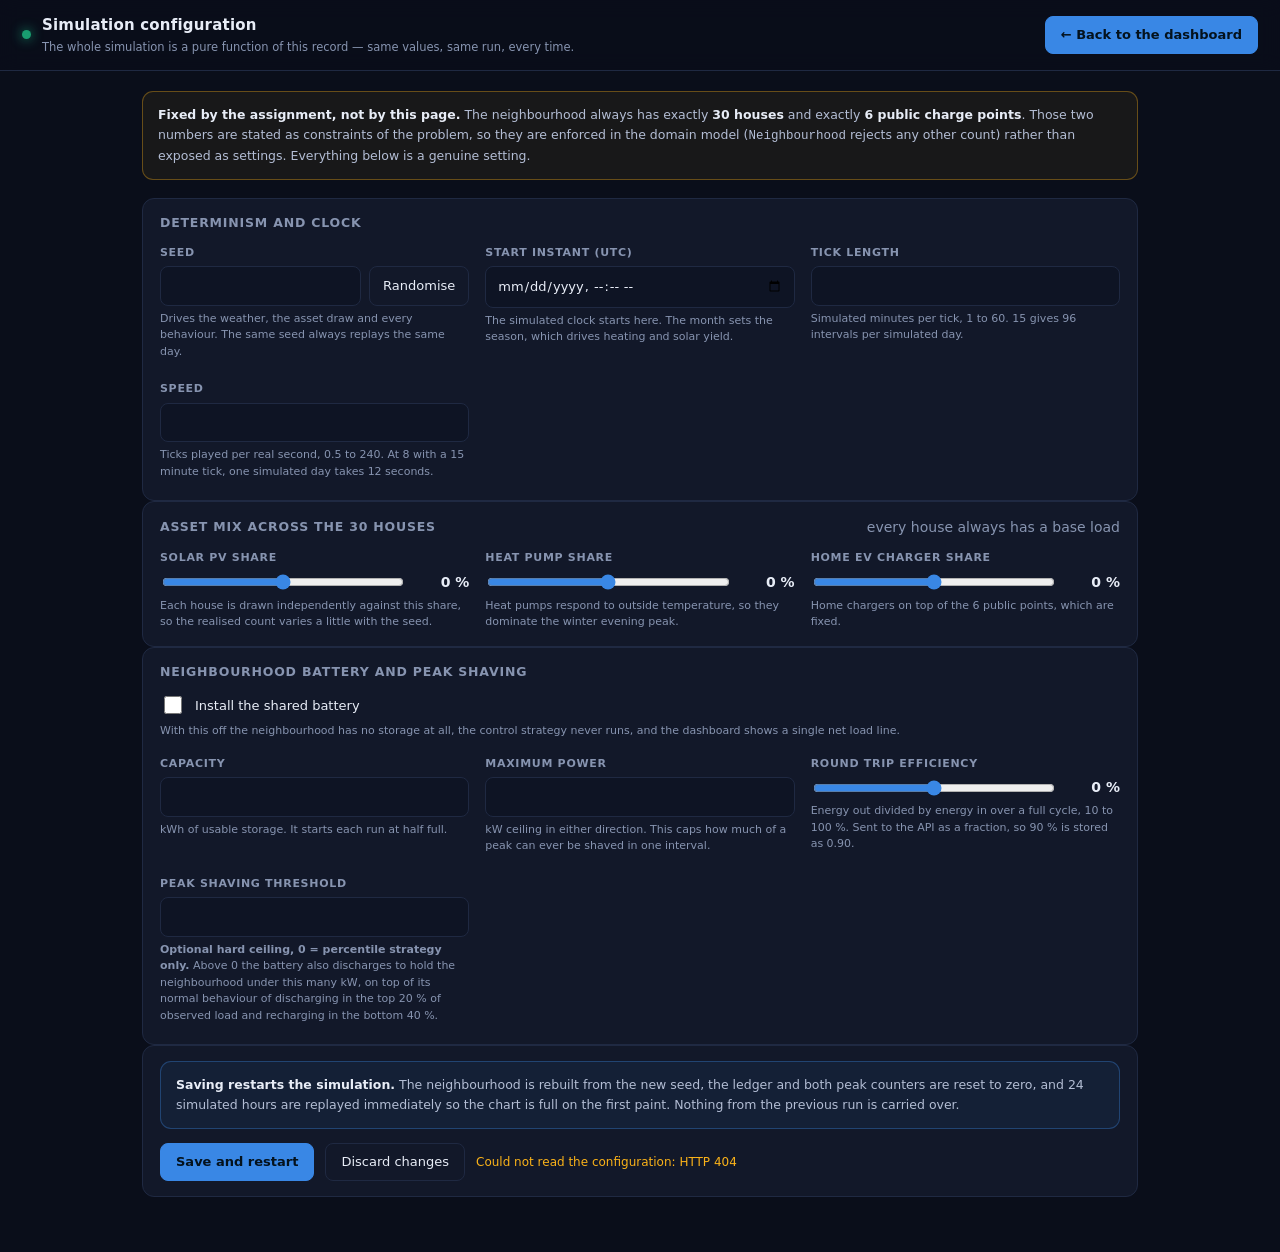
==== src/Sim.Api/wwwroot/config.html @ 82af6414 "feat: enforce the assignment's absolute rules as named invariants with a BDD specification The rules" ====
<!DOCTYPE html>
<html lang="en">
<head>
<meta charset="utf-8"/>
<meta name="viewport" content="width=device-width,initial-scale=1"/>
<title>Configuration &middot; Neighbourhood Energy Simulation</title>
<link rel="stylesheet" href="app.css"/>
</head>
<body>

<header class="bar">
  <div class="brand">
    <span class="dot"></span>
    <div>
      <h1>Simulation configuration</h1>
      <p class="sub">The whole simulation is a pure function of this record &mdash; same values, same run, every time.</p>
    </div>
  </div>
  <div class="controls">
    <a class="btn primary" href="index.html">&larr; Back to the dashboard</a>
  </div>
</header>

<main class="page-narrow">

  <div class="notice locked">
    <b>Fixed by the assignment, not by this page.</b> The neighbourhood always has exactly
    <b>30 houses</b> and exactly <b>6 public charge points</b>. Those two numbers are stated as constraints of the
    problem, so they are enforced in the domain model (<code>Neighbourhood</code> rejects any other count) rather than
    exposed as settings. Everything below is a genuine setting.
  </div>

  <form id="form" autocomplete="off">

    <!-- ---- determinism & clock ------------------------------------- -->
    <section class="panel">
      <div class="panel-head"><h2>Determinism and clock</h2></div>
      <fieldset class="form-grid">
        <div class="field">
          <label for="seed">Seed</label>
          <div class="input-row">
            <input id="seed" type="number" step="1" required/>
            <button id="randomise" class="btn" type="button">Randomise</button>
          </div>
          <span class="help">Drives the weather, the asset draw and every behaviour. The same seed always replays the same day.</span>
          <span class="err" id="seedErr"></span>
        </div>

        <div class="field">
          <label for="startInstant">Start instant (UTC)</label>
          <input id="startInstant" type="datetime-local" required/>
          <span class="help">The simulated clock starts here. The month sets the season, which drives heating and solar yield.</span>
          <span class="err" id="startInstantErr"></span>
        </div>

        <div class="field">
          <label for="tickMinutes">Tick length</label>
          <input id="tickMinutes" type="number" min="1" max="60" step="1" required/>
          <span class="help">Simulated minutes per tick, 1 to 60. 15 gives 96 intervals per simulated day.</span>
          <span class="err" id="tickMinutesErr"></span>
        </div>

        <div class="field">
          <label for="ticksPerSecond">Speed</label>
          <input id="ticksPerSecond" type="number" min="0.5" max="240" step="0.5" required/>
          <span class="help">Ticks played per real second, 0.5 to 240. At 8 with a 15 minute tick, one simulated day takes 12 seconds.</span>
          <span class="err" id="ticksPerSecondErr"></span>
        </div>
      </fieldset>
    </section>

    <!-- ---- asset mix ------------------------------------------------ -->
    <section class="panel">
      <div class="panel-head">
        <h2>Asset mix across the 30 houses</h2>
        <span class="muted">every house always has a base load</span>
      </div>
      <fieldset class="form-grid">
        <div class="field">
          <label for="pvShare">Solar PV share</label>
          <div class="slider-row">
            <input id="pvShare" type="range" min="0" max="100" step="1"/>
            <output for="pvShare" id="pvShareOut">0 %</output>
          </div>
          <span class="help">Each house is drawn independently against this share, so the realised count varies a little with the seed.</span>
        </div>
        <div class="field">
          <label for="heatPumpShare">Heat pump share</label>
          <div class="slider-row">
            <input id="heatPumpShare" type="range" min="0" max="100" step="1"/>
            <output for="heatPumpShare" id="heatPumpShareOut">0 %</output>
          </div>
          <span class="help">Heat pumps respond to outside temperature, so they dominate the winter evening peak.</span>
        </div>
        <div class="field">
          <label for="homeEvShare">Home EV charger share</label>
          <div class="slider-row">
            <input id="homeEvShare" type="range" min="0" max="100" step="1"/>
            <output for="homeEvShare" id="homeEvShareOut">0 %</output>
          </div>
          <span class="help">Home chargers on top of the 6 public points, which are fixed.</span>
        </div>
      </fieldset>
    </section>

    <!-- ---- battery -------------------------------------------------- -->
    <section class="panel">
      <div class="panel-head"><h2>Neighbourhood battery and peak shaving</h2></div>

      <label class="switch" for="batteryEnabled">
        <input id="batteryEnabled" type="checkbox"/>
        <span>Install the shared battery</span>
      </label>
      <p class="help" style="margin:6px 0 16px;color:var(--muted);font-size:11px">
        With this off the neighbourhood has no storage at all, the control strategy never runs, and the dashboard shows a single net load line.
      </p>

      <fieldset class="form-grid" id="batteryFields">
        <div class="field">
          <label for="batteryCapacityKwh">Capacity</label>
          <input id="batteryCapacityKwh" type="number" min="0" max="100000" step="1" required/>
          <span class="help">kWh of usable storage. It starts each run at half full.</span>
          <span class="err" id="batteryCapacityKwhErr"></span>
        </div>
        <div class="field">
          <label for="batteryMaxPowerKw">Maximum power</label>
          <input id="batteryMaxPowerKw" type="number" min="0" max="10000" step="1" required/>
          <span class="help">kW ceiling in either direction. This caps how much of a peak can ever be shaved in one interval.</span>
          <span class="err" id="batteryMaxPowerKwErr"></span>
        </div>
        <div class="field">
          <label for="batteryRoundTripEfficiency">Round trip efficiency</label>
          <div class="slider-row">
            <input id="batteryRoundTripEfficiency" type="range" min="10" max="100" step="1"/>
            <output for="batteryRoundTripEfficiency" id="batteryRoundTripEfficiencyOut">0 %</output>
          </div>
          <span class="help">Energy out divided by energy in over a full cycle, 10 to 100 %. Sent to the API as a fraction, so 90 % is stored as 0.90.</span>
        </div>
        <div class="field">
          <label for="peakShavingThresholdKw">Peak shaving threshold</label>
          <input id="peakShavingThresholdKw" type="number" min="0" max="100000" step="1" required/>
          <span class="help"><b>Optional hard ceiling, 0 = percentile strategy only.</b> Above 0 the battery also discharges to hold the
            neighbourhood under this many kW, on top of its normal behaviour of discharging in the top 20 % of observed load and
            recharging in the bottom 40 %.</span>
          <span class="err" id="peakShavingThresholdKwErr"></span>
        </div>
      </fieldset>
    </section>

    <!-- ---- save ----------------------------------------------------- -->
    <section class="panel">
      <div class="notice restart">
        <b>Saving restarts the simulation.</b> The neighbourhood is rebuilt from the new seed, the ledger and both peak
        counters are reset to zero, and 24 simulated hours are replayed immediately so the chart is full on the first
        paint. Nothing from the previous run is carried over.
      </div>
      <div class="actions" style="margin-top:14px">
        <button id="save" class="btn primary" type="submit">Save and restart</button>
        <button id="revert" class="btn" type="button">Discard changes</button>
        <span class="save-state" id="saveState"></span>
      </div>
    </section>
  </form>
</main>

<script src="config.js"></script>
</body>
</html>
---- src/Sim.Api/wwwroot/app.css ----
/* ---------------------------------------------------------------------------
   Neighbourhood Energy Simulation - shared styles for the dashboard and the
   configuration page.

   Palette note: the three data hues below were validated as a categorical set
   against the panel surface (#121829) - lightness band, chroma floor, CVD
   separation (worst adjacent deltaE 9.4 deutan) and >= 3:1 contrast.

     s1 blue  #3987e5  the grid actually sees  (net load WITH battery)
     s2 orange #d95926 demand / counterfactual (net load WITHOUT battery)
     s3 aqua  #199e70  locally produced/stored (PV generation, state of charge)

   Text never wears a data hue: identity comes from the swatch beside it.
--------------------------------------------------------------------------- */
:root{
  --bg:#0a0e1a; --panel:#121829; --panel2:#0e1424; --line:#1f2942; --line-soft:rgba(31,41,66,.55);
  --text:#e8edf7; --text2:#b3bdd4; --muted:#8794b0;
  --s1:#3987e5; --s2:#d95926; --s3:#199e70;
  --good:#0ca30c; --warn:#fab219;
  --accent:#3987e5;
}
*{box-sizing:border-box}
html,body{margin:0;padding:0;max-width:100%}
body{
  background:var(--bg); color:var(--text); min-height:100vh;
  font:14px/1.5 ui-sans-serif,system-ui,-apple-system,"Segoe UI",Roboto,sans-serif;
  overflow-x:hidden;
}
a{color:var(--s1)}
h1,h2,h3{font-weight:600}

/* --- day/night sky ------------------------------------------------------ */
.sky{
  position:fixed; inset:0 0 auto 0; height:320px; z-index:0; opacity:.5;
  transition:background 1.2s linear; pointer-events:none;
  -webkit-mask-image:linear-gradient(#000,transparent); mask-image:linear-gradient(#000,transparent);
}
header,main{position:relative; z-index:1}

/* --- top bar ------------------------------------------------------------ */
.bar{
  display:flex; align-items:center; gap:26px; flex-wrap:wrap;
  padding:14px 22px; border-bottom:1px solid var(--line);
  background:rgba(10,14,26,.78); backdrop-filter:blur(10px);
  position:sticky; top:0; z-index:5;
}
.brand{display:flex; align-items:center; gap:11px; margin-right:auto; min-width:0}
.brand h1{font-size:15px; margin:0; letter-spacing:.2px}
.sub{margin:2px 0 0; font-size:11.5px; color:var(--muted)}
.dot{width:9px;height:9px;border-radius:50%;background:var(--s3);box-shadow:0 0 12px var(--s3);flex:none}
.dot.live{animation:pulse 2s infinite}
@keyframes pulse{50%{opacity:.3}}

.clock{text-align:center; font-variant-numeric:tabular-nums}
.clock .date{font-size:11px;color:var(--muted);text-transform:uppercase;letter-spacing:1px}
.clock .time{font-size:28px;font-weight:600;line-height:1.15}

.weather{text-align:center}
.wx-main{display:flex;align-items:center;gap:8px;font-size:22px;font-weight:600}
.wx-icon{font-size:24px}
.wx-meta{display:flex;gap:8px;align-items:center;justify-content:center;font-size:11.5px;margin-top:2px}
.badge{background:var(--line);padding:2px 9px;border-radius:20px;font-size:11px;letter-spacing:.4px;color:var(--text2)}
.muted{color:var(--muted)}

.controls{display:flex;align-items:center;gap:12px;flex-wrap:wrap}
.btn{border:1px solid var(--line);background:var(--panel);color:var(--text);
  padding:8px 15px;border-radius:8px;font:inherit;font-size:13px;cursor:pointer;text-decoration:none;display:inline-block}
.btn.primary{background:var(--s1);border-color:var(--s1);color:#04121d;font-weight:600}
.btn:hover{filter:brightness(1.15)}
.btn:disabled{opacity:.5;cursor:default;filter:none}
.speed{display:flex;flex-direction:column;gap:1px;font-size:11.5px;color:var(--muted)}
.speed .row{display:flex;align-items:center;gap:8px}
.speed b{color:var(--text)}
.speed input{width:104px;accent-color:var(--s1)}
.speed .warn-note{font-size:10px;color:var(--muted)}

main{padding:20px 22px 56px; display:flex; flex-direction:column; gap:18px; max-width:1640px; margin:0 auto; width:100%}

/* --- stat tiles --------------------------------------------------------- */
.stats{display:grid;grid-template-columns:1.5fr repeat(5,1fr);gap:12px}
.stat{background:var(--panel);border:1px solid var(--line);border-radius:12px;padding:13px 15px;display:flex;flex-direction:column;gap:3px;min-width:0}
.stat .label{font-size:10.5px;color:var(--muted);text-transform:uppercase;letter-spacing:.7px;display:flex;align-items:center;gap:6px}
.stat .value{font-size:21px;font-weight:600}
.stat .value i{font-size:12px;font-style:normal;color:var(--muted);margin-left:5px}
.stat.big .value{font-size:40px;line-height:1.1}
.stat .hint{font-size:11px;color:var(--muted)}
.key{display:inline-block;width:10px;height:10px;border-radius:3px;flex:none}
.key.s1{background:var(--s1)} .key.s2{background:var(--s2)} .key.s3{background:var(--s3)}
.key.line{height:0;border-top:2px solid;border-radius:0;width:14px}
.key.line.s1{border-color:var(--s1);background:none}
.key.line.s2{border-color:var(--s2);background:none;border-top-style:dashed}
.key.wash.s1{background:rgba(57,135,229,.32)} .key.wash.s2{background:rgba(217,89,38,.32)}
#netCard{transition:box-shadow .5s, border-color .5s}
#netCard.importing{border-color:rgba(217,89,38,.55);box-shadow:inset 0 0 40px rgba(217,89,38,.12)}
#netCard.exporting{border-color:rgba(25,158,112,.6);box-shadow:inset 0 0 40px rgba(25,158,112,.14)}
.chip{display:inline-flex;align-items:center;gap:5px;font-size:11px;padding:2px 8px;border-radius:20px;
  border:1px solid var(--line);background:var(--panel2);color:var(--text2)}

/* --- panels ------------------------------------------------------------- */
.panel{background:var(--panel);border:1px solid var(--line);border-radius:12px;padding:15px 17px;min-width:0}
.panel.hero{border-color:rgba(57,135,229,.35);box-shadow:inset 0 0 60px rgba(57,135,229,.06)}
.panel-head{display:flex;align-items:center;justify-content:space-between;gap:14px;margin-bottom:12px;flex-wrap:wrap}
.panel-head h2{font-size:12.5px;margin:0;text-transform:uppercase;letter-spacing:.8px;color:var(--muted);font-weight:600}
.panel-note{font-size:11.5px;color:var(--muted);margin:10px 0 0;line-height:1.55}
.legend{display:flex;gap:14px;font-size:11px;color:var(--text2);flex-wrap:wrap;align-items:center}
.legend span{display:inline-flex;align-items:center;gap:6px}

/* --- peak shaving result ------------------------------------------------ */
.peaks{display:grid;grid-template-columns:1fr 1fr;gap:14px}
.scope{background:var(--panel2);border:1px solid var(--line);border-radius:10px;padding:13px 15px}
.scope h3{margin:0 0 2px;font-size:12px;letter-spacing:.5px;color:var(--text)}
.scope .scope-def{font-size:10.5px;color:var(--muted);margin:0 0 11px;line-height:1.5}
.scope .pair{display:flex;gap:22px;flex-wrap:wrap}
.scope .fig{display:flex;flex-direction:column;gap:1px;min-width:0}
.scope .fig .k{font-size:10.5px;color:var(--muted);display:flex;align-items:center;gap:6px;white-space:nowrap}
.scope .fig .v{font-size:25px;font-weight:600}
.scope .fig .v i{font-size:11px;font-style:normal;color:var(--muted);margin-left:4px}
.delta{margin-top:11px;display:inline-flex;align-items:center;gap:7px;font-size:14px;font-weight:600;
  padding:5px 11px;border-radius:8px;background:rgba(12,163,12,.13);border:1px solid rgba(12,163,12,.4);color:var(--text)}
.delta .arrow{color:var(--good);font-size:12px}
.delta.none{background:var(--panel);border-color:var(--line);color:var(--muted);font-weight:500}
.delta .pct{color:var(--text2);font-weight:500;font-size:12.5px}

/* --- charts ------------------------------------------------------------- */
.chart-wrap{position:relative;width:100%}
svg.chart{width:100%;display:block;overflow:visible}
#chart{height:330px}
#cgChart{height:180px}
#socChart{height:96px}
.tip{
  position:absolute;pointer-events:none;z-index:4;min-width:186px;
  background:rgba(8,12,22,.96);border:1px solid var(--line);border-radius:9px;padding:9px 11px;
  font-size:11.5px;box-shadow:0 8px 26px rgba(0,0,0,.5);
}
.tip .t-when{color:var(--muted);font-size:10.5px;letter-spacing:.4px;text-transform:uppercase;margin-bottom:6px}
.tip .t-row{display:flex;align-items:center;gap:8px;justify-content:space-between;padding:2px 0}
.tip .t-row .n{display:flex;align-items:center;gap:7px;color:var(--muted);white-space:nowrap}
.tip .t-row .v{font-weight:600;font-variant-numeric:tabular-nums;color:var(--text)}
.tip .t-key{display:inline-block;width:13px;height:0;border-top:2px solid;flex:none}

details.data-table{margin-top:12px}
details.data-table>summary{cursor:pointer;font-size:11.5px;color:var(--muted);list-style:none;
  display:inline-flex;align-items:center;gap:7px;padding:4px 0}
details.data-table>summary::-webkit-details-marker{display:none}
details.data-table>summary::before{content:"\25B8";display:inline-block;transition:transform .15s}
details.data-table[open]>summary::before{transform:rotate(90deg)}

/* --- battery ------------------------------------------------------------ */
.batt-top{display:flex;align-items:flex-start;justify-content:space-between;gap:16px;flex-wrap:wrap}
.batt-power{display:flex;flex-direction:column;gap:2px}
.batt-power .v{font-size:38px;font-weight:600;line-height:1.05}
.batt-power .v i{font-size:13px;font-style:normal;color:var(--muted);margin-left:5px}
.mode{display:inline-flex;align-items:center;gap:7px;font-size:11.5px;padding:3px 10px;border-radius:20px;
  border:1px solid var(--line);background:var(--panel2);color:var(--text2);align-self:flex-start}
.mode .glyph{font-size:11px}
.mode.charging{border-color:rgba(57,135,229,.5);color:var(--text)}
.mode.charging .glyph{color:var(--s1)}
.mode.discharging{border-color:rgba(25,158,112,.5);color:var(--text)}
.mode.discharging .glyph{color:var(--s3)}
.soc-wrap{margin:16px 0 4px}
.soc-head{display:flex;justify-content:space-between;align-items:baseline;font-size:11.5px;color:var(--muted);margin-bottom:6px}
.soc-head b{color:var(--text);font-size:17px;font-weight:600}
.soc-track{height:14px;border-radius:7px;background:rgba(25,158,112,.16);border:1px solid var(--line);overflow:hidden}
.soc-fill{height:100%;background:var(--s3);border-radius:7px 0 0 7px;transition:width .5s ease}
.batt-facts{display:grid;grid-template-columns:repeat(auto-fit,minmax(112px,1fr));gap:11px;margin-top:15px}
.fact{background:var(--panel2);border:1px solid var(--line);border-radius:9px;padding:9px 11px;min-width:0}
.fact .k{font-size:10px;color:var(--muted);text-transform:uppercase;letter-spacing:.6px;display:flex;gap:6px;align-items:center}
.fact .v{font-size:16px;font-weight:600;margin-top:2px;font-variant-numeric:tabular-nums}
.fact .v i{font-size:10.5px;font-style:normal;color:var(--muted);margin-left:4px}
.strategy{margin-top:13px;font-size:11.5px;color:var(--text2);background:var(--panel2);
  border:1px solid var(--line);border-radius:9px;padding:9px 11px;line-height:1.5}
.strategy b{color:var(--text)}
.empty{color:var(--muted);font-size:12.5px;background:var(--panel2);border:1px dashed var(--line);
  border-radius:9px;padding:16px;text-align:center;line-height:1.6}

/* --- houses & chargers -------------------------------------------------- */
.grid-2{display:grid;grid-template-columns:1fr 1fr;gap:18px;align-items:start}
.grid-2.wide-left{grid-template-columns:2.1fr 1fr}
.houses{display:grid;grid-template-columns:repeat(6,minmax(0,1fr));gap:8px}
.house{background:var(--panel2);border:1px solid var(--line);border-radius:9px;padding:8px;min-width:0;
  transition:border-color .4s, box-shadow .4s}
.house .hid{font-size:9.5px;color:var(--muted);letter-spacing:.3px}
.house .hkw{font-size:15px;font-weight:600;font-variant-numeric:tabular-nums;margin:2px 0}
.house .hkw i{font-size:9px;font-style:normal;color:var(--muted);margin-left:3px}
.house .icons{font-size:11px;letter-spacing:2px;height:15px;color:var(--text2)}
.house .hkwh{font-size:9px;color:var(--muted);font-variant-numeric:tabular-nums}
.house.imp{border-color:rgba(217,89,38,.5);box-shadow:0 0 14px rgba(217,89,38,.13) inset}
.house.exp{border-color:rgba(25,158,112,.6);box-shadow:0 0 16px rgba(25,158,112,.18) inset}
.chargers{display:grid;grid-template-columns:repeat(2,minmax(0,1fr));gap:9px}
.charger{background:var(--panel2);border:1px solid var(--line);border-radius:9px;padding:11px;text-align:center;transition:.4s;min-width:0}
.charger .cid{font-size:9.5px;color:var(--muted)}
.charger .ckw{font-size:18px;font-weight:600;font-variant-numeric:tabular-nums;margin:3px 0}
.charger .ckw i{font-size:9px;font-style:normal;color:var(--muted);margin-left:3px}
.charger .ckwh{font-size:9.5px;color:var(--muted)}
.charger.busy{border-color:var(--s1);background:rgba(57,135,229,.09);box-shadow:0 0 20px rgba(57,135,229,.16) inset}
.charger.busy .cid::after{content:" - charging";color:var(--s1)}

/* --- tables ------------------------------------------------------------- */
.filter{background:var(--panel2);border:1px solid var(--line);color:var(--text);border-radius:7px;
  padding:6px 11px;font:inherit;font-size:12px;width:190px;max-width:100%}
.table-wrap{max-height:340px;overflow:auto;border-radius:8px}
table{width:100%;border-collapse:collapse;font-size:12px;font-variant-numeric:tabular-nums}
th{position:sticky;top:0;background:var(--panel);text-align:left;padding:8px 10px;color:var(--muted);
   font-weight:500;font-size:10px;text-transform:uppercase;letter-spacing:.6px;border-bottom:1px solid var(--line);z-index:1}
td{padding:6px 10px;border-bottom:1px solid var(--line-soft)}
tr:hover td{background:rgba(57,135,229,.05)}
.num{text-align:right}
.cat{display:inline-flex;align-items:center;gap:6px;white-space:nowrap}

/* --- configuration page ------------------------------------------------- */
.page-narrow{max-width:1040px}
.notice{border-radius:11px;padding:13px 15px;font-size:12.5px;line-height:1.6;border:1px solid var(--line);background:var(--panel2);color:var(--text2)}
.notice b{color:var(--text)}
.notice.locked{border-color:rgba(250,178,25,.35);background:rgba(250,178,25,.06)}
.notice.restart{border-color:rgba(57,135,229,.35);background:rgba(57,135,229,.07)}
.form-grid{display:grid;grid-template-columns:repeat(auto-fit,minmax(250px,1fr));gap:16px}
.field{display:flex;flex-direction:column;gap:5px;min-width:0}
.field>label{font-size:11px;color:var(--muted);text-transform:uppercase;letter-spacing:.7px;font-weight:600}
.field .help{font-size:11px;color:var(--muted);line-height:1.5}
.field .err{font-size:11px;color:var(--warn);min-height:0}
input[type=text],input[type=number],input[type=datetime-local]{
  background:var(--panel2);border:1px solid var(--line);color:var(--text);border-radius:8px;
  padding:9px 11px;font:inherit;font-size:13px;font-variant-numeric:tabular-nums;width:100%;min-width:0}
input:focus-visible,select:focus-visible,button:focus-visible,summary:focus-visible,svg.chart:focus-visible{
  outline:2px solid var(--s1);outline-offset:2px}
input[type=range]{width:100%;accent-color:var(--s1)}
.input-row{display:flex;gap:8px;align-items:center}
.input-row .btn{white-space:nowrap;padding:9px 13px}
.slider-row{display:flex;gap:11px;align-items:center}
.slider-row output{font-size:14px;font-weight:600;font-variant-numeric:tabular-nums;min-width:52px;text-align:right}
.switch{display:flex;align-items:center;gap:10px;cursor:pointer;font-size:13px;color:var(--text)}
.switch input{width:18px;height:18px;accent-color:var(--s1);cursor:pointer}
.actions{display:flex;gap:11px;align-items:center;flex-wrap:wrap;margin-top:4px}
.save-state{font-size:12px;color:var(--muted)}
.save-state.ok{color:var(--good)}
.save-state.bad{color:var(--warn)}
fieldset{border:none;padding:0;margin:0;min-width:0}

@media(max-width:1280px){
  .stats{grid-template-columns:repeat(3,minmax(0,1fr))}
  .grid-2,.grid-2.wide-left{grid-template-columns:1fr}
  .houses{grid-template-columns:repeat(5,minmax(0,1fr))}
  .chargers{grid-template-columns:repeat(3,minmax(0,1fr))}
}
@media(max-width:820px){
  .bar{gap:14px;padding:12px 14px}
  main{padding:14px 14px 40px}
  .stats{grid-template-columns:repeat(2,minmax(0,1fr))}
  .peaks{grid-template-columns:1fr}
  .houses{grid-template-columns:repeat(3,minmax(0,1fr))}
  .chargers{grid-template-columns:repeat(2,minmax(0,1fr))}
  .stat.big .value{font-size:32px}
  #chart{height:280px}
}

/* ---- peak shaving banner ---- */
.peakbar{display:grid;grid-template-columns:1fr auto 1fr 1fr;gap:14px;align-items:center;
  background:var(--panel);border:1px solid var(--line);border-radius:12px;padding:14px 18px}
.peak-item{display:flex;flex-direction:column;gap:2px}
.peak-item.win{border-left:2px solid var(--gen);padding-left:14px}
.peak-item .label{font-size:11px;color:var(--muted);text-transform:uppercase;letter-spacing:.7px}
.peak-item .value{font-size:26px;font-weight:600;font-variant-numeric:tabular-nums}
.peak-item .value i{font-size:12px;font-style:normal;color:var(--muted);margin-left:5px}
.peak-item .hint{font-size:10px;color:var(--muted)}
.peak-arrow{font-size:22px;color:var(--muted)}

/* ---- battery ---- */
.battery{display:flex;flex-direction:column;gap:11px}
.bat-main{display:flex;align-items:baseline;justify-content:space-between}
.bat-mode{font-size:12px;text-transform:uppercase;letter-spacing:1px;padding:3px 10px;border-radius:20px;
  background:var(--line);color:var(--muted)}
.bat-mode.charging{background:rgba(56,189,248,.16);color:var(--accent)}
.bat-mode.discharging{background:rgba(61,220,151,.16);color:var(--gen)}
.bat-kw{font-size:30px;font-weight:600;font-variant-numeric:tabular-nums}
.bat-kw i{font-size:12px;font-style:normal;color:var(--muted);margin-left:5px}
.soc{position:relative;height:26px;background:var(--panel2);border:1px solid var(--line);border-radius:7px;overflow:hidden}
.soc-fill{position:absolute;inset:0 auto 0 0;background:linear-gradient(90deg,#1f6f52,var(--gen));
  transition:width .5s ease;width:0}
.soc-text{position:absolute;inset:0;display:flex;align-items:center;justify-content:center;
  font-size:11px;font-variant-numeric:tabular-nums;text-shadow:0 1px 3px rgba(0,0,0,.7)}
.bat-meta{display:flex;justify-content:space-between;font-size:11px;color:var(--muted)}
.bat-meta b{color:var(--text);font-variant-numeric:tabular-nums}
#socChart{width:100%;height:70px;display:block}
.tiny{font-size:10px}
.sw.ghost{background:repeating-linear-gradient(90deg,#8794b0 0 4px,transparent 4px 7px)}
.sw.bat{background:var(--accent)}

/* ---- configuration page ---- */
.cfg{max-width:900px;margin:0 auto;padding:26px;display:flex;flex-direction:column;gap:18px}
.cfg fieldset{border:1px solid var(--line);border-radius:12px;padding:16px 18px;background:var(--panel)}
.cfg legend{font-size:11px;text-transform:uppercase;letter-spacing:.8px;color:var(--muted);padding:0 8px}
.cfg .row{display:grid;grid-template-columns:repeat(auto-fit,minmax(190px,1fr));gap:14px}
.cfg label{display:flex;flex-direction:column;gap:5px;font-size:12px;color:var(--muted)}
.cfg input[type=text],.cfg input[type=number],.cfg input[type=datetime-local]{
  background:var(--panel2);border:1px solid var(--line);color:var(--text);
  border-radius:7px;padding:8px 10px;font-size:13px;font-variant-numeric:tabular-nums}
.cfg .note{background:rgba(56,189,248,.07);border:1px solid rgba(56,189,248,.25);
  border-radius:10px;padding:12px 15px;font-size:12px;color:var(--muted);line-height:1.6}
.cfg .note b{color:var(--text)}
.cfg .actions{display:flex;gap:12px;align-items:center}
.cfg .ok{color:var(--gen);font-size:12px}
.inline{display:flex;align-items:center;gap:8px}
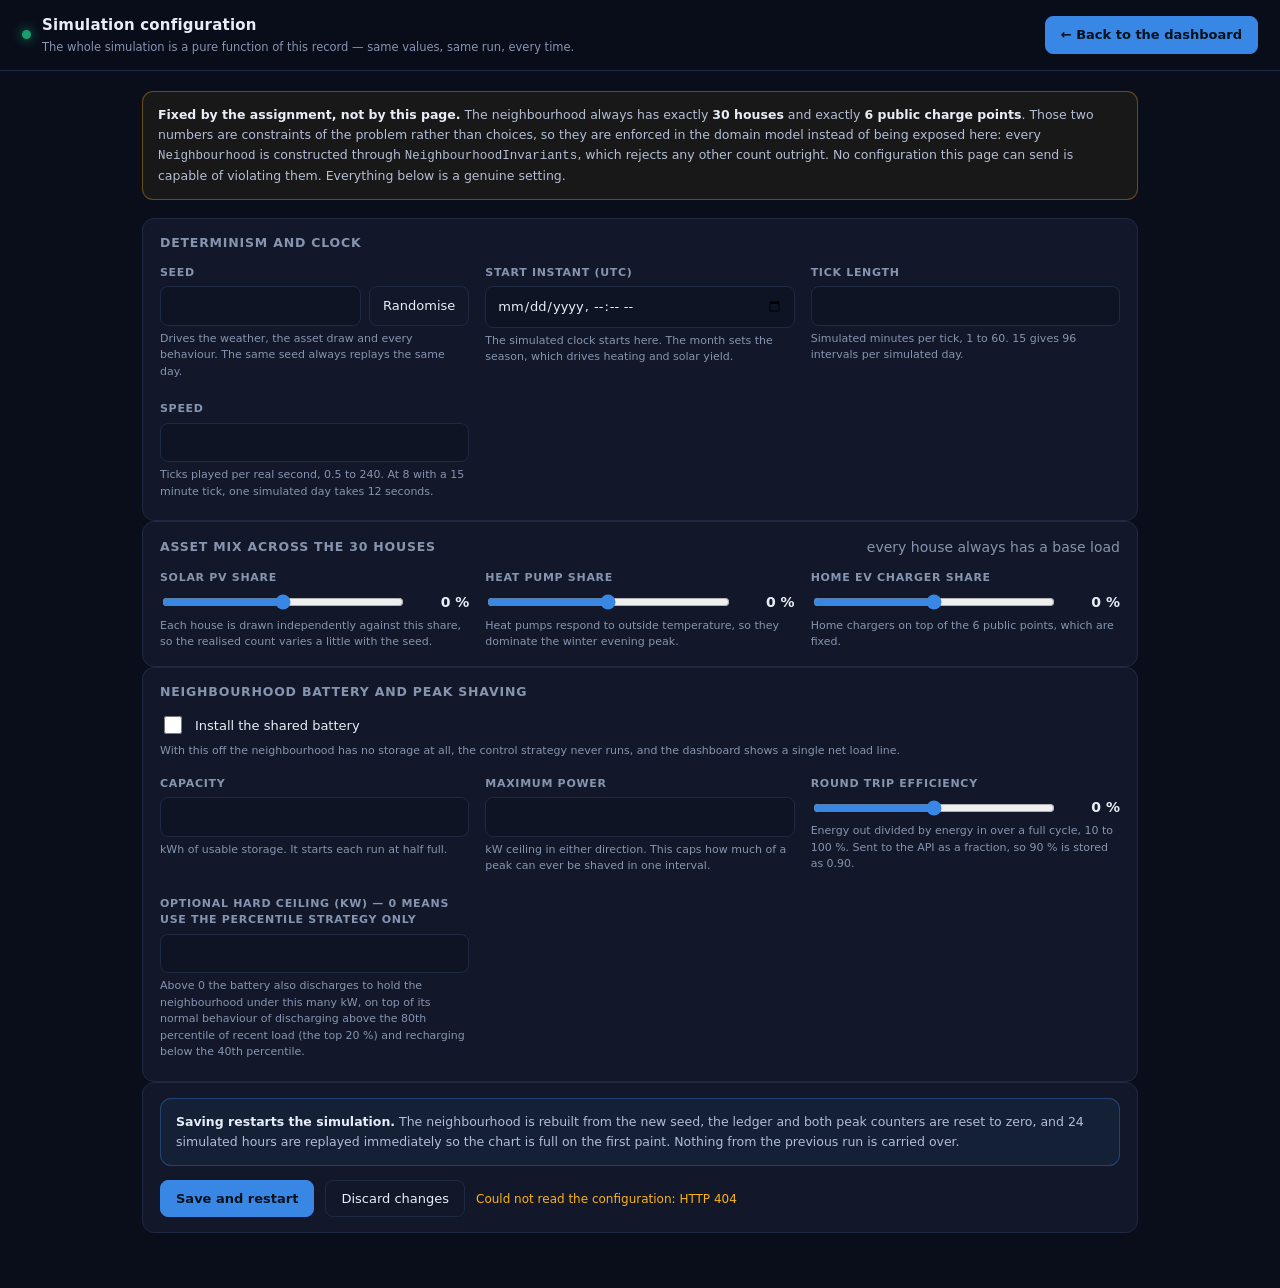
==== commit 032029f9: "feat: animated dashboard and configuration page Dashboard shows simulated clock, weather and season," ====
--- a/src/Sim.Api/wwwroot/config.html
+++ b/src/Sim.Api/wwwroot/config.html
@@ -25,9 +25,11 @@
 
   <div class="notice locked">
     <b>Fixed by the assignment, not by this page.</b> The neighbourhood always has exactly
-    <b>30 houses</b> and exactly <b>6 public charge points</b>. Those two numbers are stated as constraints of the
-    problem, so they are enforced in the domain model (<code>Neighbourhood</code> rejects any other count) rather than
-    exposed as settings. Everything below is a genuine setting.
+    <b>30 houses</b> and exactly <b>6 public charge points</b>. Those two numbers are constraints of the problem rather
+    than choices, so they are enforced in the domain model instead of being exposed here: every
+    <code>Neighbourhood</code> is constructed through <code>NeighbourhoodInvariants</code>, which rejects any other
+    count outright. No configuration this page can send is capable of violating them. Everything below is a genuine
+    setting.
   </div>
 
   <form id="form" autocomplete="off">
@@ -137,11 +139,11 @@
           <span class="help">Energy out divided by energy in over a full cycle, 10 to 100 %. Sent to the API as a fraction, so 90 % is stored as 0.90.</span>
         </div>
         <div class="field">
-          <label for="peakShavingThresholdKw">Peak shaving threshold</label>
+          <label for="peakShavingThresholdKw">Optional hard ceiling (kW) &mdash; 0 means use the percentile strategy only</label>
           <input id="peakShavingThresholdKw" type="number" min="0" max="100000" step="1" required/>
-          <span class="help"><b>Optional hard ceiling, 0 = percentile strategy only.</b> Above 0 the battery also discharges to hold the
-            neighbourhood under this many kW, on top of its normal behaviour of discharging in the top 20 % of observed load and
-            recharging in the bottom 40 %.</span>
+          <span class="help">Above 0 the battery also discharges to hold the neighbourhood under this many kW, on top of its
+            normal behaviour of discharging above the 80th percentile of recent load (the top 20 %) and recharging below the
+            40th percentile.</span>
           <span class="err" id="peakShavingThresholdKwErr"></span>
         </div>
       </fieldset>
--- a/src/Sim.Api/wwwroot/app.css
+++ b/src/Sim.Api/wwwroot/app.css
@@ -252,51 +252,3 @@
   .stat.big .value{font-size:32px}
   #chart{height:280px}
 }
-
-/* ---- peak shaving banner ---- */
-.peakbar{display:grid;grid-template-columns:1fr auto 1fr 1fr;gap:14px;align-items:center;
-  background:var(--panel);border:1px solid var(--line);border-radius:12px;padding:14px 18px}
-.peak-item{display:flex;flex-direction:column;gap:2px}
-.peak-item.win{border-left:2px solid var(--gen);padding-left:14px}
-.peak-item .label{font-size:11px;color:var(--muted);text-transform:uppercase;letter-spacing:.7px}
-.peak-item .value{font-size:26px;font-weight:600;font-variant-numeric:tabular-nums}
-.peak-item .value i{font-size:12px;font-style:normal;color:var(--muted);margin-left:5px}
-.peak-item .hint{font-size:10px;color:var(--muted)}
-.peak-arrow{font-size:22px;color:var(--muted)}
-
-/* ---- battery ---- */
-.battery{display:flex;flex-direction:column;gap:11px}
-.bat-main{display:flex;align-items:baseline;justify-content:space-between}
-.bat-mode{font-size:12px;text-transform:uppercase;letter-spacing:1px;padding:3px 10px;border-radius:20px;
-  background:var(--line);color:var(--muted)}
-.bat-mode.charging{background:rgba(56,189,248,.16);color:var(--accent)}
-.bat-mode.discharging{background:rgba(61,220,151,.16);color:var(--gen)}
-.bat-kw{font-size:30px;font-weight:600;font-variant-numeric:tabular-nums}
-.bat-kw i{font-size:12px;font-style:normal;color:var(--muted);margin-left:5px}
-.soc{position:relative;height:26px;background:var(--panel2);border:1px solid var(--line);border-radius:7px;overflow:hidden}
-.soc-fill{position:absolute;inset:0 auto 0 0;background:linear-gradient(90deg,#1f6f52,var(--gen));
-  transition:width .5s ease;width:0}
-.soc-text{position:absolute;inset:0;display:flex;align-items:center;justify-content:center;
-  font-size:11px;font-variant-numeric:tabular-nums;text-shadow:0 1px 3px rgba(0,0,0,.7)}
-.bat-meta{display:flex;justify-content:space-between;font-size:11px;color:var(--muted)}
-.bat-meta b{color:var(--text);font-variant-numeric:tabular-nums}
-#socChart{width:100%;height:70px;display:block}
-.tiny{font-size:10px}
-.sw.ghost{background:repeating-linear-gradient(90deg,#8794b0 0 4px,transparent 4px 7px)}
-.sw.bat{background:var(--accent)}
-
-/* ---- configuration page ---- */
-.cfg{max-width:900px;margin:0 auto;padding:26px;display:flex;flex-direction:column;gap:18px}
-.cfg fieldset{border:1px solid var(--line);border-radius:12px;padding:16px 18px;background:var(--panel)}
-.cfg legend{font-size:11px;text-transform:uppercase;letter-spacing:.8px;color:var(--muted);padding:0 8px}
-.cfg .row{display:grid;grid-template-columns:repeat(auto-fit,minmax(190px,1fr));gap:14px}
-.cfg label{display:flex;flex-direction:column;gap:5px;font-size:12px;color:var(--muted)}
-.cfg input[type=text],.cfg input[type=number],.cfg input[type=datetime-local]{
-  background:var(--panel2);border:1px solid var(--line);color:var(--text);
-  border-radius:7px;padding:8px 10px;font-size:13px;font-variant-numeric:tabular-nums}
-.cfg .note{background:rgba(56,189,248,.07);border:1px solid rgba(56,189,248,.25);
-  border-radius:10px;padding:12px 15px;font-size:12px;color:var(--muted);line-height:1.6}
-.cfg .note b{color:var(--text)}
-.cfg .actions{display:flex;gap:12px;align-items:center}
-.cfg .ok{color:var(--gen);font-size:12px}
-.inline{display:flex;align-items:center;gap:8px}
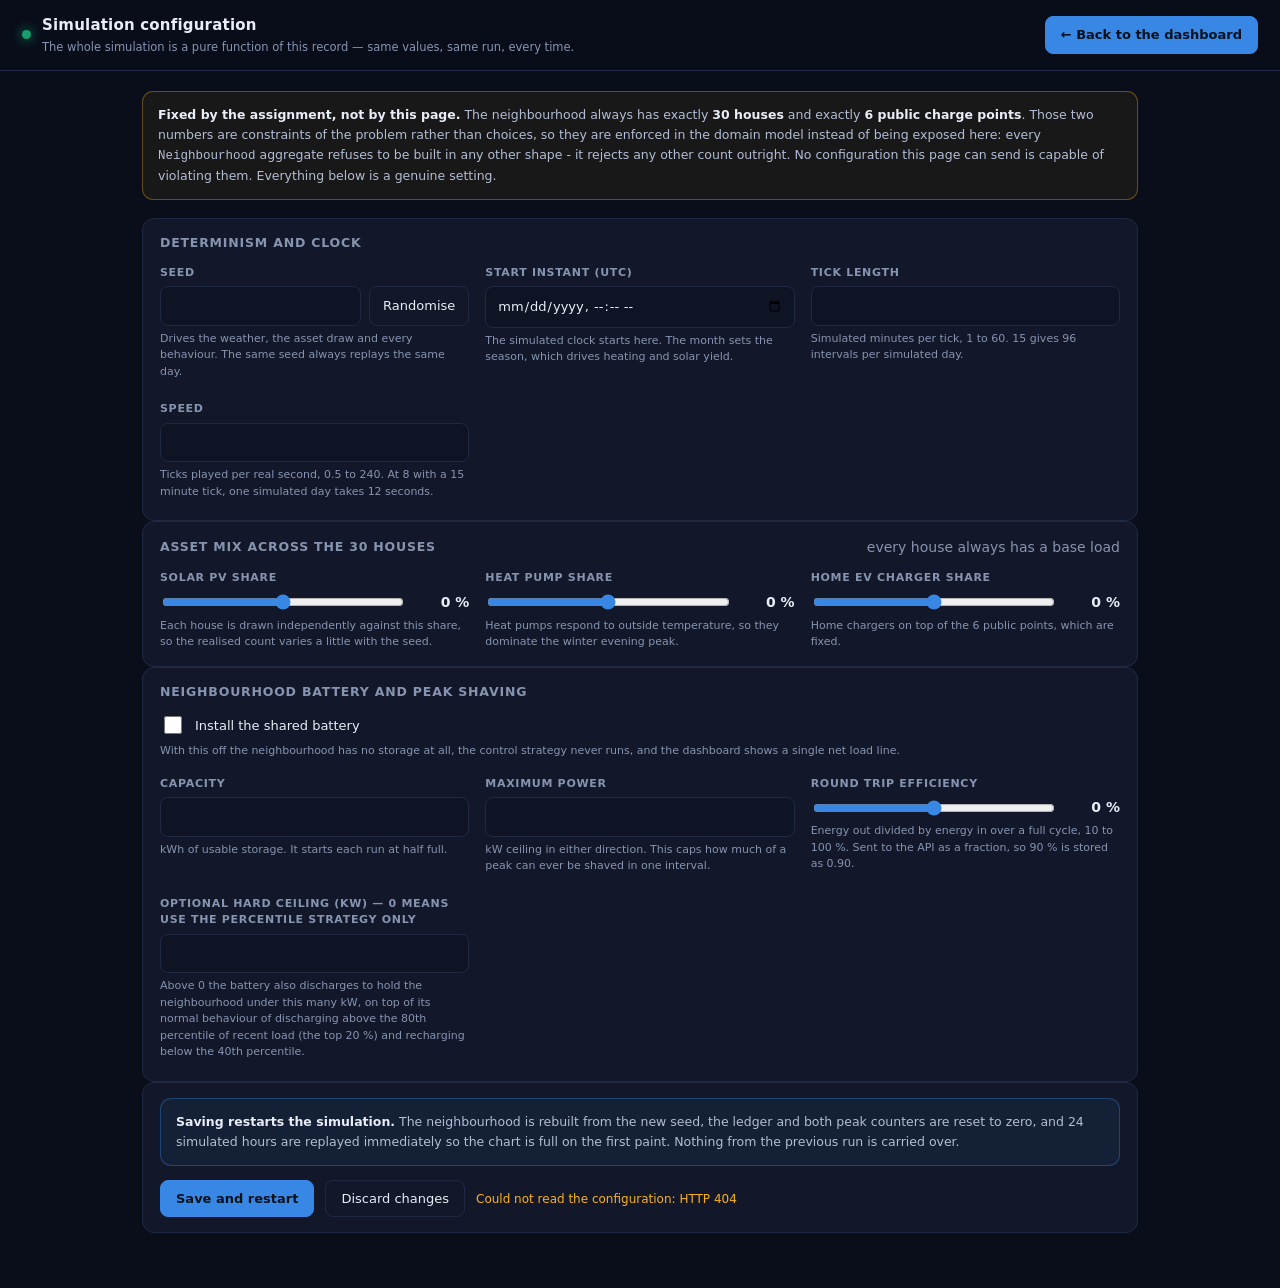
==== commit 6b22b7f5: "refactor(energy): the invariants move into their aggregates Executes the design the review approved:" ====
--- a/src/Sim.Api/wwwroot/config.html
+++ b/src/Sim.Api/wwwroot/config.html
@@ -27,7 +27,7 @@
     <b>Fixed by the assignment, not by this page.</b> The neighbourhood always has exactly
     <b>30 houses</b> and exactly <b>6 public charge points</b>. Those two numbers are constraints of the problem rather
     than choices, so they are enforced in the domain model instead of being exposed here: every
-    <code>Neighbourhood</code> is constructed through <code>NeighbourhoodInvariants</code>, which rejects any other
+    <code>Neighbourhood</code> aggregate refuses to be built in any other shape - it rejects any other
     count outright. No configuration this page can send is capable of violating them. Everything below is a genuine
     setting.
   </div>
